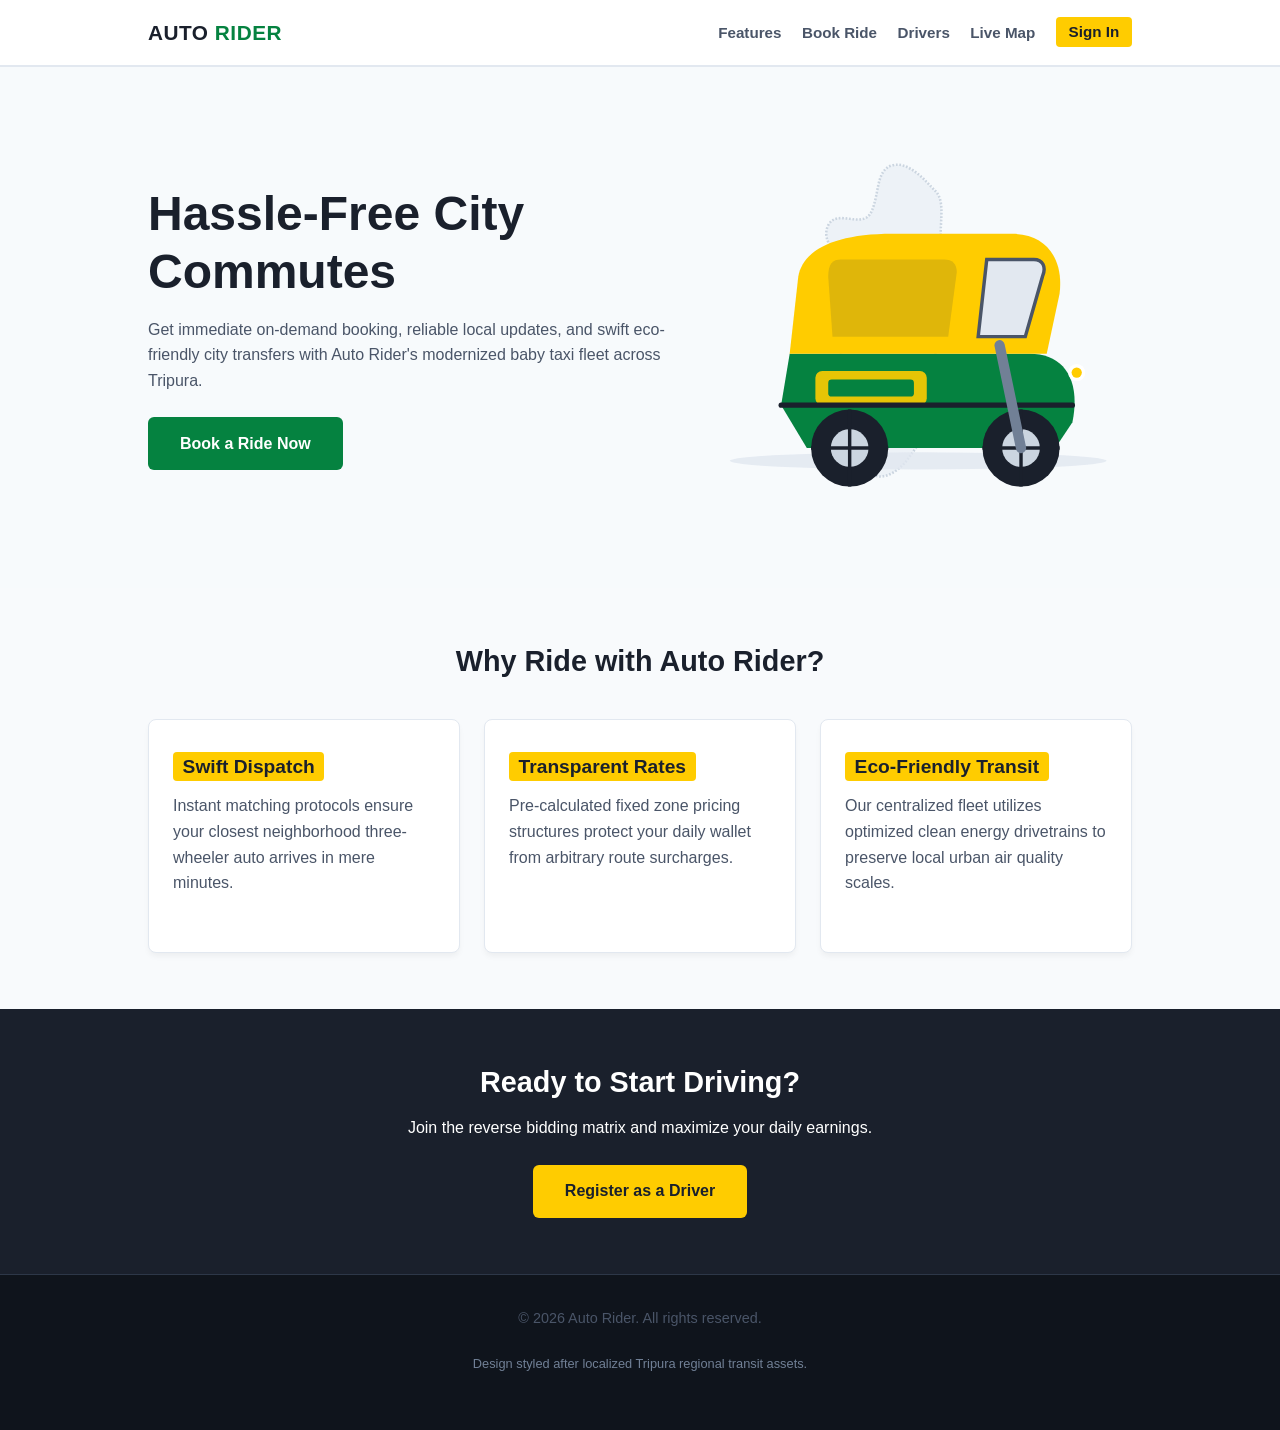
==== index.html @ 8668eade "Add files via upload" ====
<!DOCTYPE html>
<html lang="en">
<head>
    <meta charset="UTF-8">
    <meta name="viewport" content="width=device-width, initial-scale=1.0">
    <title>Auto Rider | Fast & Reliable Auto-Rickshaw Mobility</title>
    <link rel="stylesheet" href="styles.css">
</head>
<body>
    <header>
        <div class="container nav-container">
            <a href="index.html" class="logo">Auto <span>Rider</span></a>
            <nav>
                <a href="#features">Features</a>
                <a href="request.html">Book Ride</a>
                <a href="driver_dashboard.html">Drivers</a>
                <a href="map.html">Live Map</a>
                <a href="auth.html" class="nav-auth">Sign In</a>
            </nav>
        </div>
    </header>

    <section class="hero">
        <div class="container hero-flex">
            <div class="hero-text">
                <h1>Hassle-Free City Commutes</h1>
                <p>Get immediate on-demand booking, reliable local updates, and swift eco-friendly city transfers with Auto Rider's modernized baby taxi fleet across Tripura.</p>
                <a href="request.html" class="btn">Book a Ride Now</a>
            </div>
            
            <div class="hero-graphic">
                <svg xmlns="http://www.w3.org/2000/svg" viewBox="0 0 500 450" width="100%" height="auto">
                    <g fill="#edf2f7" stroke="#cbd5e0" stroke-width="3" stroke-dasharray="2 2">
                        <path d="M 220,40 C 240,35 260,60 270,70 C 285,85 270,120 280,140 C 290,160 310,185 300,210 C 295,225 275,220 270,240 C 265,260 280,285 275,310 C 270,335 255,360 240,380 C 230,395 210,410 195,400 C 185,390 190,360 180,345 C 170,330 150,335 145,315 C 140,295 165,280 160,260 C 155,240 130,230 135,210 C 140,190 170,195 165,170 C 160,145 135,130 145,110 C 155,90 185,115 195,95 C 205,75 200,45 220,40 Z" />
                    </g>
                    <text x="210" y="210" fill="#a0aec0" font-size="14" font-weight="700" letter-spacing="2" font-family="sans-serif" opacity="0.7">TRIPURA</text>
                    <ellipse cx="250" cy="385" rx="220" ry="10" fill="#e2e8f0" opacity="0.8" />
                    
                    <g class="moving-rickshaw" transform="translate(0, 40)">
                        <path d="M100,220 L380,220 C420,220 440,250 430,300 L410,330 L120,330 L90,280 Z" fill="#058240" />
                        <path d="M130,220 L100,220 L110,130 C115,100 150,80 220,80 L360,80 C400,80 420,110 415,150 L400,220 Z" fill="#ffcc00" />
                        <path d="M160,110 L280,110 C290,110 295,115 295,125 L285,200 L150,200 L145,130 C145,115 150,110 160,110 Z" fill="#2d3748" opacity="0.15" />
                        <path d="M330,110 L385,110 C395,110 400,118 395,130 L375,200 L320,200 Z" fill="#e2e8f0" stroke="#4a5568" stroke-width="4" />
                        <rect x="130" y="240" width="130" height="40" rx="8" fill="#ffcc00" opacity="0.9"/>
                        <rect x="145" y="250" width="100" height="20" rx="4" fill="#058240" />
                        <line x1="90" y1="280" x2="430" y2="280" stroke="#1a202c" stroke-width="6" stroke-linecap="round" />
                        <circle cx="435" cy="242" r="10" fill="#fff" />
                        <circle cx="435" cy="242" r="6" fill="#ffcc00" />
                        
                        <g class="spinning-wheel">
                            <circle cx="170" cy="330" r="45" fill="#1a202c" />
                            <circle cx="170" cy="330" r="22" fill="#cbd5e0" />
                            <line x1="170" y1="285" x2="170" y2="375" stroke="#1a202c" stroke-width="4" />
                            <line x1="125" y1="330" x2="215" y2="330" stroke="#1a202c" stroke-width="4" />
                        </g>
                        <g class="spinning-wheel">
                            <circle cx="370" cy="330" r="45" fill="#1a202c" />
                            <circle cx="370" cy="330" r="22" fill="#cbd5e0" />
                            <line x1="370" y1="285" x2="370" y2="375" stroke="#1a202c" stroke-width="4" />
                            <line x1="325" y1="330" x2="415" y2="330" stroke="#1a202c" stroke-width="4" />
                        </g>
                        <line x1="370" y1="330" x2="345" y2="210" stroke="#718096" stroke-width="12" stroke-linecap="round" />
                    </g>
                </svg>
            </div>
        </div>
    </section>

    <section id="features" class="bg-alt">
        <div class="container">
            <h2 style="text-align: center; margin-bottom: 2.5rem;">Why Ride with Auto Rider?</h2>
            <div class="grid">
                <div class="card">
                    <h3>Swift Dispatch</h3>
                    <p>Instant matching protocols ensure your closest neighborhood three-wheeler auto arrives in mere minutes.</p>
                </div>
                <div class="card">
                    <h3>Transparent Rates</h3>
                    <p>Pre-calculated fixed zone pricing structures protect your daily wallet from arbitrary route surcharges.</p>
                </div>
                <div class="card">
                    <h3>Eco-Friendly Transit</h3>
                    <p>Our centralized fleet utilizes optimized clean energy drivetrains to preserve local urban air quality scales.</p>
                </div>
            </div>
        </div>
    </section>

    <section id="contact" class="cta-section">
        <div class="container" style="max-width: 600px;">
            <h2>Ready to Start Driving?</h2>
            <p>Join the reverse bidding matrix and maximize your daily earnings.</p>
            <a href="auth.html" class="btn" style="background-color: #ffcc00; color: #1a202c;">Register as a Driver</a>
        </div>
    </section>

    <footer>
        <div class="container">
            <p>&copy; 2026 Auto Rider. All rights reserved.</p>
            <p style="font-size: 0.8rem; color: #718096;">Design styled after localized Tripura regional transit assets.</p>
        </div>
    </footer>

    <script src="scripts.js"></script>
</body>
</html>
---- styles.css ----
* { box-sizing: border-box; margin: 0; padding: 0; }
body { font-family: -apple-system, BlinkMacSystemFont, "Segoe UI", Roboto, Helvetica, Arial, sans-serif; line-height: 1.6; color: #2b2b2b; background-color: #ffffff; }
h1, h2, h3 { line-height: 1.2; margin-bottom: 1rem; font-weight: 700; color: #1a202c; }
h1 { font-size: 2.2rem; } h2 { font-size: 1.8rem; }
p { margin-bottom: 1.5rem; color: #4a5568; }
.container { width: 100%; padding-right: 1.25rem; padding-left: 1.25rem; margin-right: auto; margin-left: auto; }
section { padding: 3.5rem 0; }
.btn { display: inline-block; background-color: #058240; color: #fff; padding: 0.85rem 2rem; text-decoration: none; border-radius: 6px; font-weight: 600; text-align: center; min-height: 48px; width: 100%; transition: background 0.2s ease; }
.btn:hover { background-color: #046330; }
header { background-color: #ffffff; border-bottom: 2px solid #e2e8f0; padding: 1rem 0; position: sticky; top: 0; z-index: 100; }
.nav-container { display: flex; justify-content: space-between; align-items: center; }
.logo { font-weight: 800; font-size: 1.3rem; color: #1a202c; text-decoration: none; text-transform: uppercase; letter-spacing: 0.5px; }
.logo span { color: #058240; }
nav a { color: #4a5568; text-decoration: none; margin-left: 1rem; font-size: 0.95rem; font-weight: 600; }
.nav-auth { background-color: #ffcc00; color: #1a202c !important; padding: 0.4rem 0.8rem; border-radius: 4px; }
.hero { background-color: #f7fafc; padding: 4rem 0; overflow: hidden; }
.hero-flex { display: flex; flex-direction: column; align-items: center; gap: 2rem; }
.hero-text { text-align: center; z-index: 2; }
.hero-graphic { width: 100%; max-width: 480px; position: relative; overflow: hidden; }
.moving-rickshaw { animation: driveAcross 8s linear infinite; transform-box: view-box; }
.spinning-wheel { animation: spin 1.5s linear infinite; transform-box: fill-box; transform-origin: center; }
@keyframes driveAcross { 0% { transform: translateX(-460px); } 100% { transform: translateX(500px); } }
@keyframes spin { 0% { transform: rotate(0deg); } 100% { transform: rotate(360deg); } }
.bg-alt { background-color: #f8fafc; }
.grid { display: flex; flex-direction: column; gap: 1.5rem; }
.card { background: #ffffff; padding: 2rem 1.5rem; border-radius: 8px; border: 1px solid #e2e8f0; box-shadow: 0 4px 6px -1px rgba(0,0,0,0.05); }
.card h3 { color: #1a202c; background-color: #ffcc00; display: inline-block; padding: 0.2rem 0.6rem; border-radius: 4px; font-size: 1.2rem; margin-bottom: 0.75rem; }
.cta-section { background-color: #1a202c; color: #ffffff; text-align: center; }
.cta-section h2, .cta-section p { color: #ffffff; }
.cta-section .btn { background-color: #ffcc00; color: #1a202c; }
.cta-section .btn:hover { background-color: #e6b800; }
footer { background-color: #0f141c; color: #a0aec0; padding: 2rem 0; text-align: center; font-size: 0.9rem; border-top: 1px solid #2d3748; }
@media (min-width: 768px) {
    .container { max-width: 1024px; }
    h1 { font-size: 3rem; }
    .btn { width: auto; }
    .hero-flex { flex-direction: row; justify-content: space-between; text-align: left; }
    .hero-text { text-align: left; flex: 1.1; }
    .hero-graphic { flex: 0.9; max-width: 480px; }
    .grid { flex-direction: row; justify-content: space-between; }
    .card { flex: 1; }
}
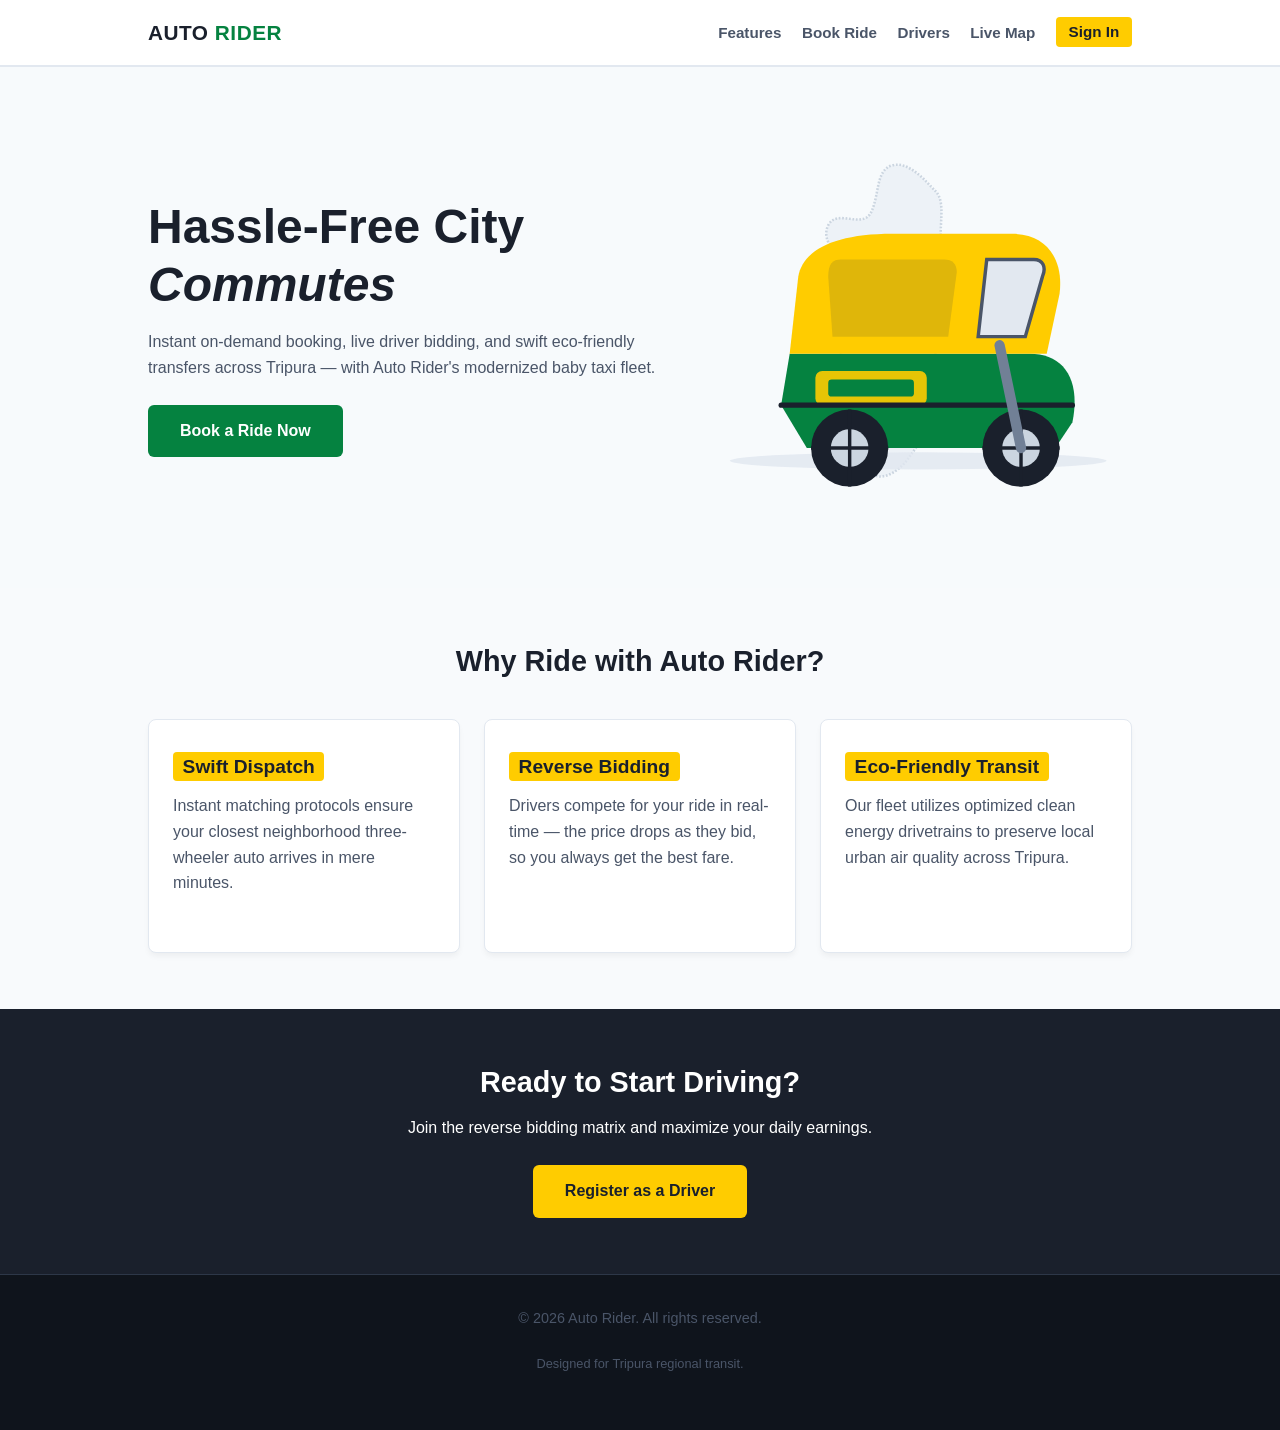
==== commit 1cdecb24: "Revise hero section and features in index.html Updated hero section text and added reverse bidding f" ====
--- a/index.html
+++ b/index.html
@@ -23,11 +23,10 @@
     <section class="hero">
         <div class="container hero-flex">
             <div class="hero-text">
-                <h1>Hassle-Free City Commutes</h1>
-                <p>Get immediate on-demand booking, reliable local updates, and swift eco-friendly city transfers with Auto Rider's modernized baby taxi fleet across Tripura.</p>
+                <h1>Hassle-Free City <em>Commutes</em></h1>
+                <p>Instant on-demand booking, live driver bidding, and swift eco-friendly transfers across Tripura — with Auto Rider's modernized baby taxi fleet.</p>
                 <a href="request.html" class="btn">Book a Ride Now</a>
             </div>
-            
             <div class="hero-graphic">
                 <svg xmlns="http://www.w3.org/2000/svg" viewBox="0 0 500 450" width="100%" height="auto">
                     <g fill="#edf2f7" stroke="#cbd5e0" stroke-width="3" stroke-dasharray="2 2">
@@ -35,7 +34,6 @@
                     </g>
                     <text x="210" y="210" fill="#a0aec0" font-size="14" font-weight="700" letter-spacing="2" font-family="sans-serif" opacity="0.7">TRIPURA</text>
                     <ellipse cx="250" cy="385" rx="220" ry="10" fill="#e2e8f0" opacity="0.8" />
-                    
                     <g class="moving-rickshaw" transform="translate(0, 40)">
                         <path d="M100,220 L380,220 C420,220 440,250 430,300 L410,330 L120,330 L90,280 Z" fill="#058240" />
                         <path d="M130,220 L100,220 L110,130 C115,100 150,80 220,80 L360,80 C400,80 420,110 415,150 L400,220 Z" fill="#ffcc00" />
@@ -44,9 +42,6 @@
                         <rect x="130" y="240" width="130" height="40" rx="8" fill="#ffcc00" opacity="0.9"/>
                         <rect x="145" y="250" width="100" height="20" rx="4" fill="#058240" />
                         <line x1="90" y1="280" x2="430" y2="280" stroke="#1a202c" stroke-width="6" stroke-linecap="round" />
-                        <circle cx="435" cy="242" r="10" fill="#fff" />
-                        <circle cx="435" cy="242" r="6" fill="#ffcc00" />
-                        
                         <g class="spinning-wheel">
                             <circle cx="170" cy="330" r="45" fill="#1a202c" />
                             <circle cx="170" cy="330" r="22" fill="#cbd5e0" />
@@ -68,39 +63,39 @@
 
     <section id="features" class="bg-alt">
         <div class="container">
-            <h2 style="text-align: center; margin-bottom: 2.5rem;">Why Ride with Auto Rider?</h2>
+            <h2 style="text-align:center; margin-bottom:2.5rem;">Why Ride with Auto Rider?</h2>
             <div class="grid">
                 <div class="card">
                     <h3>Swift Dispatch</h3>
                     <p>Instant matching protocols ensure your closest neighborhood three-wheeler auto arrives in mere minutes.</p>
                 </div>
                 <div class="card">
-                    <h3>Transparent Rates</h3>
-                    <p>Pre-calculated fixed zone pricing structures protect your daily wallet from arbitrary route surcharges.</p>
+                    <h3>Reverse Bidding</h3>
+                    <p>Drivers compete for your ride in real-time — the price drops as they bid, so you always get the best fare.</p>
                 </div>
                 <div class="card">
                     <h3>Eco-Friendly Transit</h3>
-                    <p>Our centralized fleet utilizes optimized clean energy drivetrains to preserve local urban air quality scales.</p>
+                    <p>Our fleet utilizes optimized clean energy drivetrains to preserve local urban air quality across Tripura.</p>
                 </div>
             </div>
         </div>
     </section>
 
-    <section id="contact" class="cta-section">
-        <div class="container" style="max-width: 600px;">
+    <section class="cta-section">
+        <div class="container" style="max-width:600px; text-align:center;">
             <h2>Ready to Start Driving?</h2>
             <p>Join the reverse bidding matrix and maximize your daily earnings.</p>
-            <a href="auth.html" class="btn" style="background-color: #ffcc00; color: #1a202c;">Register as a Driver</a>
+            <a href="auth.html" class="btn btn-yellow">Register as a Driver</a>
         </div>
     </section>
 
     <footer>
         <div class="container">
             <p>&copy; 2026 Auto Rider. All rights reserved.</p>
-            <p style="font-size: 0.8rem; color: #718096;">Design styled after localized Tripura regional transit assets.</p>
+            <p style="margin-top:0.5rem; font-size:0.8rem;">Designed for Tripura regional transit.</p>
         </div>
     </footer>
 
     <script src="scripts.js"></script>
 </body>
-</html>+</html>
